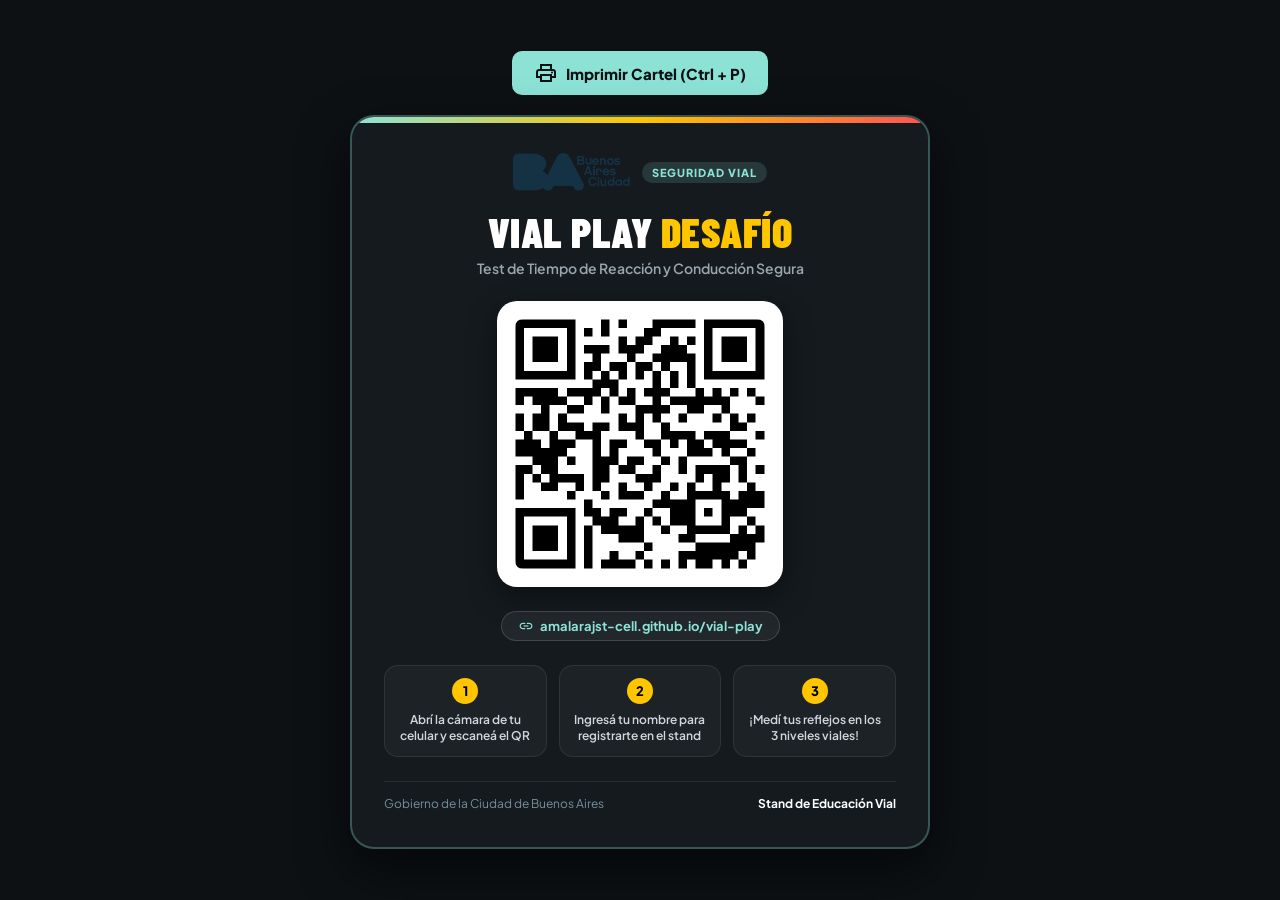
==== cartel_qr_alumnos.html @ 3c3e85e2 "feat: agregar cartel y codigos QR para ingreso de alumnos" ====
<!DOCTYPE html>
<html lang="es">
<head>
  <meta charset="UTF-8">
  <meta name="viewport" content="width=device-width, initial-scale=1.0">
  <title>Cartel QR Alumnos - VIAL PLAY</title>
  <link rel="preconnect" href="https://fonts.googleapis.com">
  <link rel="preconnect" href="https://fonts.gstatic.com" crossorigin>
  <link href="https://fonts.googleapis.com/css2?family=Barlow+Condensed:wght@700;800;900&family=Plus+Jakarta+Sans:wght@500;600;700;800&family=Material+Symbols+Outlined:opsz,wght,FILL,GRAD@20..48,100..700,0..1,-50..200&display=swap" rel="stylesheet">
  <style>
    * {
      box-sizing: border-box;
      margin: 0;
      padding: 0;
    }

    body {
      background: #0d1114;
      color: #ffffff;
      font-family: 'Plus Jakarta Sans', sans-serif;
      min-height: 100vh;
      display: flex;
      flex-direction: column;
      align-items: center;
      justify-content: center;
      padding: 24px;
    }

    .print-bar {
      margin-bottom: 20px;
      display: flex;
      gap: 12px;
      align-items: center;
    }

    .btn-print {
      background: #8de2d6;
      color: #0d1114;
      border: none;
      padding: 10px 22px;
      font-size: 15px;
      font-weight: 800;
      border-radius: 10px;
      cursor: pointer;
      display: flex;
      align-items: center;
      gap: 8px;
      transition: transform 0.15s ease, background 0.15s ease;
      font-family: inherit;
    }

    .btn-print:hover {
      background: #a9ede4;
      transform: translateY(-2px);
    }

    /* Flyer Card */
    .flyer {
      width: 100%;
      max-width: 580px;
      background: #141a1e;
      border: 2px solid rgba(141, 226, 214, 0.3);
      border-radius: 24px;
      padding: 36px 32px;
      text-align: center;
      box-shadow: 0 20px 50px rgba(0, 0, 0, 0.6);
      position: relative;
      overflow: hidden;
    }

    .flyer::before {
      content: '';
      position: absolute;
      top: 0;
      left: 0;
      right: 0;
      height: 6px;
      background: linear-gradient(90deg, #8de2d6, #ffc600, #ff5252);
    }

    .flyer-header {
      display: flex;
      align-items: center;
      justify-content: center;
      gap: 12px;
      margin-bottom: 18px;
    }

    .logo-ba {
      height: 38px;
      object-fit: contain;
    }

    .tag-stand {
      background: rgba(141, 226, 214, 0.15);
      color: #8de2d6;
      font-size: 11px;
      font-weight: 800;
      letter-spacing: 1px;
      padding: 4px 10px;
      border-radius: 20px;
      text-transform: uppercase;
    }

    .title-main {
      font-family: 'Barlow Condensed', sans-serif;
      font-size: 42px;
      font-weight: 900;
      letter-spacing: 0.5px;
      line-height: 1.05;
      text-transform: uppercase;
      color: #ffffff;
      margin-bottom: 6px;
    }

    .title-main span {
      color: #ffc600;
    }

    .subtitle {
      font-size: 14px;
      color: #9aa6ac;
      margin-bottom: 24px;
      font-weight: 600;
    }

    /* QR Box */
    .qr-container {
      background: #ffffff;
      border-radius: 20px;
      padding: 18px;
      display: inline-block;
      margin: 0 auto 20px;
      box-shadow: 0 10px 30px rgba(0, 0, 0, 0.4);
    }

    .qr-container img {
      width: 250px;
      height: 250px;
      display: block;
      border-radius: 8px;
    }

    .qr-url-pill {
      display: inline-flex;
      align-items: center;
      gap: 6px;
      background: rgba(255, 255, 255, 0.06);
      border: 1px solid rgba(255, 255, 255, 0.15);
      padding: 6px 16px;
      border-radius: 30px;
      font-size: 13px;
      font-weight: 700;
      color: #8de2d6;
      margin-bottom: 24px;
    }

    /* Steps */
    .steps-grid {
      display: grid;
      grid-template-columns: repeat(3, 1fr);
      gap: 12px;
      margin-bottom: 24px;
      text-align: center;
    }

    .step-item {
      background: rgba(255, 255, 255, 0.04);
      border: 1px solid rgba(255, 255, 255, 0.08);
      border-radius: 14px;
      padding: 12px 10px;
    }

    .step-num {
      width: 26px;
      height: 26px;
      background: #ffc600;
      color: #000000;
      font-weight: 900;
      border-radius: 50%;
      display: flex;
      align-items: center;
      justify-content: center;
      font-size: 13px;
      margin: 0 auto 8px;
    }

    .step-text {
      font-size: 12px;
      color: #cfd8dc;
      line-height: 1.3;
      font-weight: 600;
    }

    /* Footer */
    .flyer-footer {
      border-top: 1px solid rgba(255, 255, 255, 0.08);
      padding-top: 14px;
      font-size: 12px;
      color: #78909c;
      display: flex;
      align-items: center;
      justify-content: space-between;
    }

    .flyer-footer strong {
      color: #ffffff;
    }

    /* Print rules for clean sheet printing */
    @media print {
      body {
        background: #ffffff !important;
        color: #000000 !important;
        padding: 0;
      }
      .print-bar {
        display: none !important;
      }
      .flyer {
        max-width: 100%;
        border: 2px solid #333;
        box-shadow: none;
        background: #ffffff !important;
        color: #000000 !important;
        border-radius: 0;
        padding: 40px;
      }
      .title-main {
        color: #000000 !important;
      }
      .title-main span {
        color: #d97706 !important;
      }
      .subtitle {
        color: #4b5563 !important;
      }
      .step-item {
        border-color: #cbd5e1 !important;
        background: #f8fafc !important;
      }
      .step-text {
        color: #1e293b !important;
      }
      .qr-url-pill {
        border-color: #94a3b8 !important;
        color: #0f172a !important;
        background: #f1f5f9 !important;
      }
      .flyer-footer {
        color: #64748b !important;
        border-top-color: #e2e8f0 !important;
      }
      .flyer-footer strong {
        color: #0f172a !important;
      }
    }
  </style>
</head>
<body>

  <div class="print-bar">
    <button class="btn-print" onclick="window.print()">
      <span class="material-symbols-outlined">print</span>
      <span>Imprimir Cartel (Ctrl + P)</span>
    </button>
  </div>

  <div class="flyer">
    <div class="flyer-header">
      <img src="assets/brand/logo_ba.png" alt="Buenos Aires Ciudad" class="logo-ba">
      <span class="tag-stand">Seguridad Vial</span>
    </div>

    <h1 class="title-main">VIAL PLAY <span>DESAF&Iacute;O</span></h1>
    <p class="subtitle">Test de Tiempo de Reacci&oacute;n y Conducci&oacute;n Segura</p>

    <!-- QR Code Image -->
    <div class="qr-container">
      <img src="qr_online_github.png" alt="C&oacute;digo QR Vial Play" id="qr-img">
    </div>

    <div>
      <div class="qr-url-pill">
        <span class="material-symbols-outlined" style="font-size:16px;">link</span>
        <span>amalarajst-cell.github.io/vial-play</span>
      </div>
    </div>

    <!-- Steps -->
    <div class="steps-grid">
      <div class="step-item">
        <div class="step-num">1</div>
        <div class="step-text">Abr&iacute; la c&aacute;mara de tu celular y escane&aacute; el QR</div>
      </div>
      <div class="step-item">
        <div class="step-num">2</div>
        <div class="step-text">Ingres&aacute; tu nombre para registrarte en el stand</div>
      </div>
      <div class="step-item">
        <div class="step-num">3</div>
        <div class="step-text">&iexcl;Med&iacute; tus reflejos en los 3 niveles viales!</div>
      </div>
    </div>

    <div class="flyer-footer">
      <span>Gobierno de la Ciudad de Buenos Aires</span>
      <strong>Stand de Educaci&oacute;n Vial</strong>
    </div>
  </div>

</body>
</html>
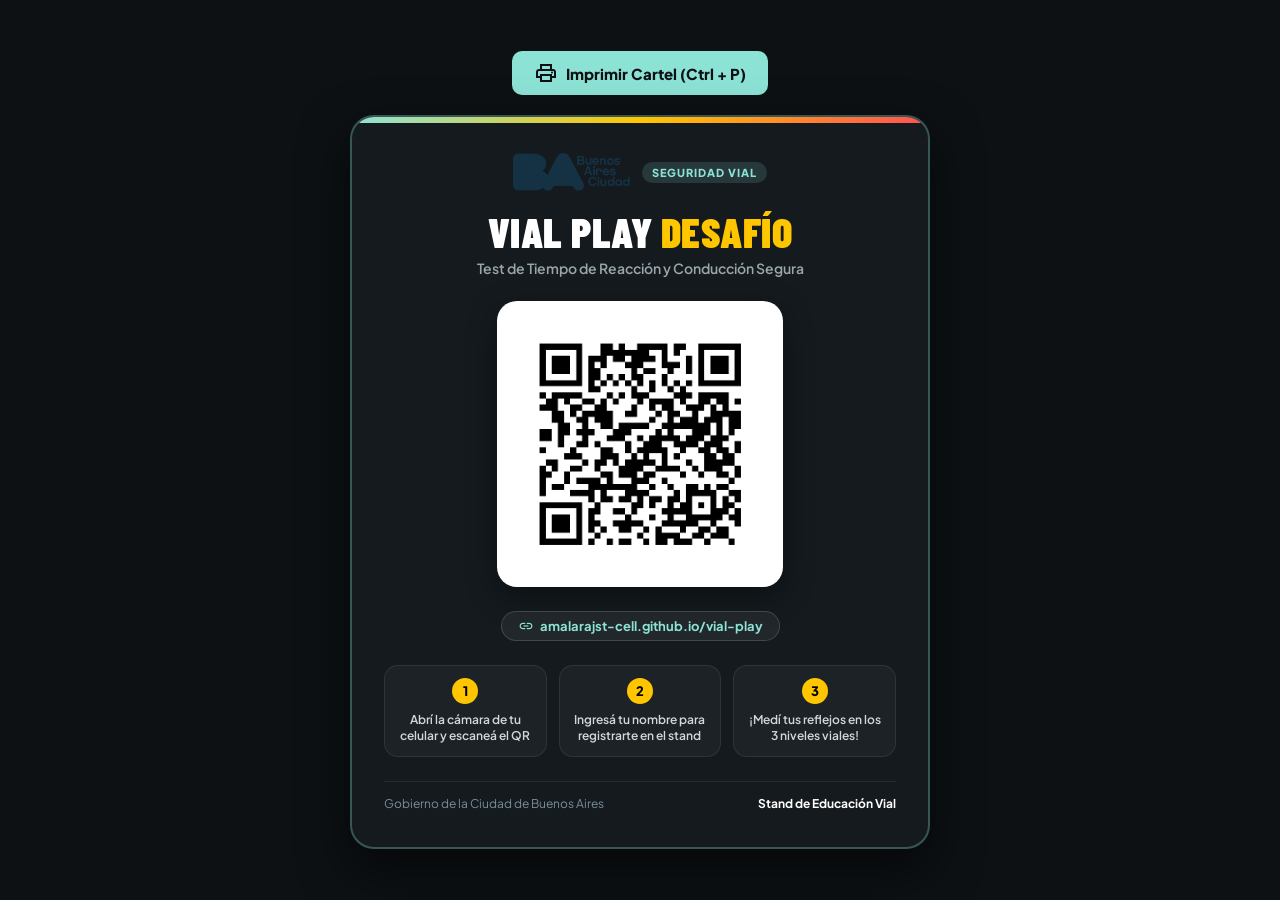
==== commit 8bc4857d: "fix: actualizar imagen de codigo QR en alta resolucion 600x600 para ingreso de alumnos" ====
--- a/cartel_qr_alumnos.html
+++ b/cartel_qr_alumnos.html
@@ -277,7 +277,7 @@
 
     <!-- QR Code Image -->
     <div class="qr-container">
-      <img src="qr_online_github.png" alt="C&oacute;digo QR Vial Play" id="qr-img">
+      <img src="qr_online_github.png" onerror="this.src='https://quickchart.io/qr?text=https%3A%2F%2Famalarajst-cell.github.io%2Fvial-play%2F&size=600'" alt="Código QR Vial Play" id="qr-img">
     </div>
 
     <div>
